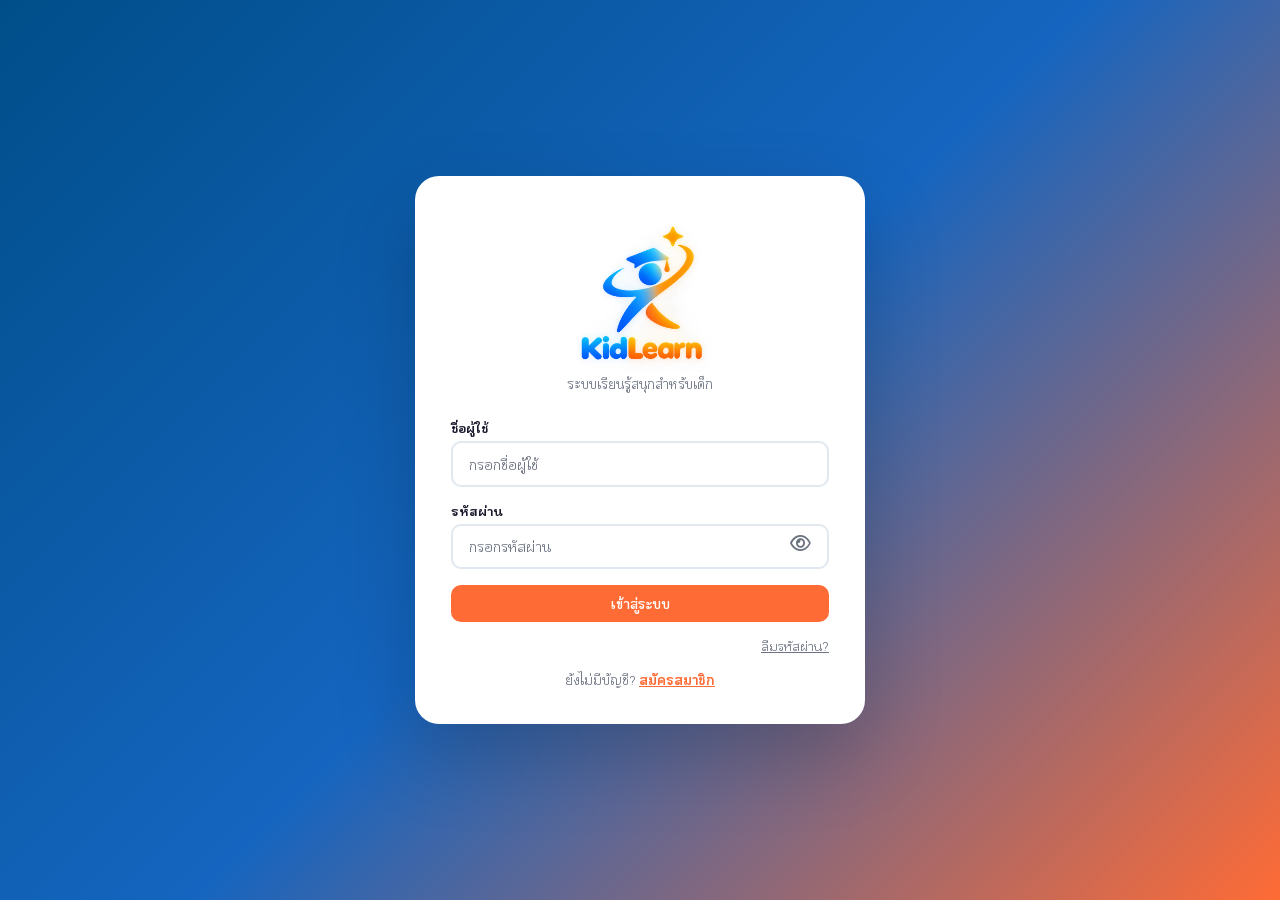
==== index.html @ aecbdc51 "เปลี่ยนปุ่มลบเป็นกากบาทสีแดง และเอาแผนรายสัปดาห์ออกจากแผงควบคุม - ปุ่มลบทุกจุดใช้คลาส btn-del (กากบา" ====
<!DOCTYPE html>
<html lang="th">
<head>
  <meta charset="UTF-8">
  <meta name="viewport" content="width=device-width, initial-scale=1.0">
  <title>KidLearn — เข้าสู่ระบบ</title>
  <link rel="preconnect" href="https://fonts.googleapis.com">
  <link rel="preconnect" href="https://fonts.gstatic.com" crossorigin>
  <link href="https://fonts.googleapis.com/css2?family=KoHo:ital,wght@0,200;0,300;0,400;0,500;0,600;0,700;1,200;1,300;1,400;1,500;1,600;1,700&display=swap" rel="stylesheet">
  <link rel="icon" href="images/logo.webp" type="image/webp">
  <link rel="stylesheet" href="style.css?v=5.22">
  <script src="js/theme.js?v=1.0"></script>
  <link rel="stylesheet" href="https://cdnjs.cloudflare.com/ajax/libs/font-awesome/6.5.0/css/all.min.css">
</head>
<body>

<div class="auth-bg">
  <div class="auth-card">
    <div class="auth-logo"><img src="images/logo.webp" alt="KidLearn"></div>
    <p class="auth-sub">ระบบเรียนรู้สนุกสำหรับเด็ก</p>

    <div id="login-err" class="al ae" style="display:none"></div>

    <div id="room-step" style="display:none">
      <p style="text-align:center;font-weight:700;margin-bottom:.75rem">เลือกห้องเรียนของคุณ</p>
      <div class="fg">
        <select id="lg-room" class="fc"></select>
        <div style="font-size:.72rem;color:var(--mu);margin-top:.25rem">เลือกได้ครั้งเดียว ถ้าต้องการเปลี่ยนห้องให้ติดต่อครูหรือเจ้าหน้าที่</div>
      </div>
      <button class="btn btn-p btn-fw" onclick="chooseRoom()">ยืนยันห้องเรียน</button>
    </div>

    <div id="login-form">
    <div class="fg">
      <label class="fl">ชื่อผู้ใช้</label>
      <input id="lu" type="text" class="fc" placeholder="กรอกชื่อผู้ใช้"
        onkeydown="if(event.key==='Enter')document.getElementById('lp').focus()">
    </div>
    <div class="fg" style="position:relative">
      <label class="fl">รหัสผ่าน</label>
      <input id="lp" type="password" class="fc" placeholder="กรอกรหัสผ่าน"
        style="padding-right:3rem"
        onkeydown="if(event.key==='Enter')doLogin()">
      <button type="button" onclick="togglePw('lp','eye-lp')"
        style="position:absolute;right:.85rem;bottom:.72rem;background:none;border:none;
               cursor:pointer;padding:.3rem;line-height:1;font-size:1.15rem;color:var(--mu);
               transition:color .2s" title="แสดง/ซ่อนรหัสผ่าน"
        onmouseover="this.style.color='var(--mu)'" onmouseout="this.style.color='var(--mu)'">
        <i id="eye-lp" class="fa-regular fa-eye"></i>
      </button>
    </div>

    <button class="btn btn-p btn-fw" style="margin-bottom:.75rem" onclick="doLogin()">เข้าสู่ระบบ</button>
    <div style="text-align:right;margin-bottom:1rem">
      <a onclick="showForgot()" style="font-size:.8rem;color:var(--mu);cursor:pointer;text-decoration:underline">ลืมรหัสผ่าน?</a>
    </div>

    <p style="text-align:center;font-size:.82rem;color:var(--mu)">
      ยังไม่มีบัญชี? <a href="register.html" style="color:var(--p);font-weight:700">สมัครสมาชิก</a>
    </p>
    </div>
  </div>
</div>

<script src="js/api.js?v=3.17"></script>
<script src="js/data.js?v=4.5"></script>
<script src="js/state.js?v=3.8"></script>
<script src="js/auth.js?v=3.11"></script>
<script>
  function togglePw(inputId, eyeId) {
    const inp = document.getElementById(inputId);
    const eye = document.getElementById(eyeId);
    if (inp.type === 'password') {
      inp.type = 'text';
      eye.classList.replace('fa-eye', 'fa-eye-slash');
    } else {
      inp.type = 'password';
      eye.classList.replace('fa-eye-slash', 'fa-eye');
    }
  }
  window.addEventListener('DOMContentLoaded', async () => {
    const ok = await sessionLoad();
    if (ok) window.location.replace('app.html');
  });
</script>

<!-- ── MODAL: ลืมรหัสผ่าน ── -->
<div class="overlay" id="forgot-overlay">
  <div class="modal" style="max-width:420px;width:100%">

    <!-- Step 1: กรอกอีเมล -->
    <div id="fg-step1">
      <div class="modal-t">ลืมรหัสผ่าน</div>
      <div class="fg">
        <label class="fl">อีเมลที่ลงทะเบียนไว้</label>
        <input id="fg-email" type="email" class="fc" placeholder="example@email.com"
          onkeydown="if(event.key==='Enter')doForgot()">
      </div>
      <div id="fg-msg" class="al ae" style="display:none"></div>
      <div class="modal-btns">
        <button class="btn btn-sm" onclick="hideForgot()">ยกเลิก</button>
        <button class="lp-btn-play" style="padding:.6rem 1.3rem;font-size:.88rem" onclick="doForgot()">ขอรหัส OTP</button>
      </div>
    </div>

    <!-- Step 2: กรอก OTP + รหัสใหม่ -->
    <div id="fg-step2" style="display:none">
      <div class="modal-t">รีเซ็ตรหัสผ่าน</div>
      <div style="background:#D1FAE5;border-radius:10px;padding:.75rem 1rem;margin-bottom:1rem;font-size:.85rem;color:#065F46">
        ส่งรหัส OTP แล้ว — <strong id="fg-otp-display"></strong><br>
        <span style="font-size:.78rem;color:#047857">(ระบบ demo แสดง OTP โดยตรง — production จะส่งอีเมล)</span>
      </div>
      <div class="fg">
        <label class="fl">รหัส OTP (6 หลัก)</label>
        <input id="fg-token" type="text" class="fc" placeholder="000000" maxlength="6"
          style="letter-spacing:.3rem;font-size:1.1rem;text-align:center">
      </div>
      <div class="fg">
        <label class="fl">รหัสผ่านใหม่</label>
        <div style="position:relative">
          <input id="fg-newpass" type="password" class="fc" placeholder="อย่างน้อย 6 ตัวอักษร" style="padding-right:3rem">
          <button type="button" onclick="togglePw('fg-newpass','fg-eye')"
            style="position:absolute;right:.85rem;top:50%;transform:translateY(-50%);background:none;border:none;cursor:pointer;color:var(--mu)">
            <i class="fa-regular fa-eye" id="fg-eye"></i>
          </button>
        </div>
      </div>
      <div id="fg-msg2" class="al ae" style="display:none"></div>
      <div class="modal-btns">
        <button class="btn btn-sm" onclick="document.getElementById('fg-step2').style.display='none';document.getElementById('fg-step1').style.display='block'">← กลับ</button>
        <button class="lp-btn-play" style="padding:.6rem 1.3rem;font-size:.88rem" onclick="doResetPass()">เปลี่ยนรหัสผ่าน</button>
      </div>
    </div>

  </div>
</div>

<script>
  function showForgot(){ document.getElementById('forgot-overlay').classList.add('show'); }
  function hideForgot(){ document.getElementById('forgot-overlay').classList.remove('show');
    document.getElementById('fg-step1').style.display='block';
    document.getElementById('fg-step2').style.display='none';
    document.getElementById('fg-email').value='';
    document.getElementById('fg-token').value='';
    document.getElementById('fg-newpass').value=''; }

  async function doForgot(){
    const email=document.getElementById('fg-email').value.trim();
    const msg=document.getElementById('fg-msg');
    if(!email){ showAl('fg-msg','กรุณากรอกอีเมล'); return; }
    const res=await apiForgotPassword({email}).catch(()=>({ok:false,error:'เชื่อมต่อไม่ได้'}));
    if(!res.ok){ showAlEl(msg,res.error||'เกิดข้อผิดพลาด'); return; }
    // แสดง OTP (demo mode)
    document.getElementById('fg-otp-display').textContent = res.otp ? `OTP: ${res.otp}` : '(ส่งอีเมลแล้ว)';
    document.getElementById('fg-step1').style.display='none';
    document.getElementById('fg-step2').style.display='block';
  }

  async function doResetPass(){
    const email=document.getElementById('fg-email').value.trim();
    const token=document.getElementById('fg-token').value.trim();
    const pass=document.getElementById('fg-newpass').value;
    const msg=document.getElementById('fg-msg2');
    if(!token||!pass){ showAlEl(msg,'กรุณากรอกให้ครบ'); return; }
    if(pass.length<6){ showAlEl(msg,'รหัสผ่านต้องมีอย่างน้อย 6 ตัวอักษร'); return; }
    const res=await apiResetPassword({email,token,new_password:pass}).catch(()=>({ok:false,error:'เชื่อมต่อไม่ได้'}));
    if(!res.ok){ showAlEl(msg,res.error||'เกิดข้อผิดพลาด'); return; }
    hideForgot();
    showAl('login-err','เปลี่ยนรหัสผ่านสำเร็จ กรุณาเข้าสู่ระบบใหม่');
    document.getElementById('login-err').style.background='#D1FAE5';
    document.getElementById('login-err').style.color='#065F46';
  }

  function showAlEl(el, msg){
    if(!el)return;
    el.textContent=msg; el.style.display='block';
    setTimeout(()=>el.style.display='none',4000);
  }
</script>
</body>
</html>
---- style.css ----
:root {
  --p: #FF6B35;
  --s: #004E89;
  --a: #FFD23F;
  --g: #2EC4B6;
  --pu: #9B5DE5;
  --bg: #F0F4FF;
  --cb: #FFF;
  --sf: #F1F5F9;
  --tint: #EEF2FF;
  --bd: #E2E8F0;
  --tx: #1A1A2E;
  --mu: #6B7280;
  --r: 16px;
  --sh: 0 8px 32px rgba(0, 0, 0, .09);
  --tr: 0.22s cubic-bezier(.4, 0, .2, 1);
  color-scheme: light
}

:root[data-theme="dark"] {
  --s: #3B82F6;
  --bg: #0F172A;
  --cb: #1E293B;
  --sf: #273449;
  --tint: #1E2A4A;
  --bd: #334155;
  --tx: #E2E8F0;
  --mu: #94A3B8;
  --sh: 0 8px 32px rgba(0, 0, 0, .4);
  color-scheme: dark
}

*,
*::before,
*::after {
  box-sizing: border-box;
  margin: 0;
  padding: 0
}

body {
  font-family: 'KoHo', sans-serif;
  background: var(--bg);
  color: var(--tx);
  min-height: 100vh;
  overflow-x: hidden
}

button,
input,
select,
textarea {
  font-family: inherit
}

/* LAYOUT */
.layout {
  display: grid;
  grid-template-columns: 240px 1fr;
  min-height: 100vh
}

/* SIDEBAR */
.sidebar {
  background: var(--cb);
  border-right: 1px solid var(--bd);
  padding: 1.25rem .9rem;
  display: flex;
  flex-direction: column;
  gap: .35rem;
  position: sticky;
  top: 0;
  height: 100vh;
  overflow-y: auto
}

.brand {
  font-size: 1.45rem;
  font-weight: 900;
  color: var(--p);
  text-decoration: none;
  display: flex;
  align-items: center;
  gap: .45rem;
  padding: 0 .3rem;
  margin-bottom: .9rem
}

.brand span {
  color: var(--s)
}

.brand-logo {
  width: 40px;
  height: 40px;
  border-radius: 10px;
  object-fit: contain
}

.m-header {
  display: none;
  background: var(--cb);
  border-bottom: 1px solid var(--bd);
  padding: .6rem 1rem;
  position: sticky;
  top: 0;
  z-index: 900
}

.m-header .brand {
  margin-bottom: 0;
  padding: 0
}

.avatar {
  width: 56px;
  height: 56px;
  border-radius: 50%;
  margin: 0 auto .6rem;
  display: flex;
  align-items: center;
  justify-content: center;
  font-size: 1.6rem;
  font-weight: 900;
  color: var(--s)
}

.avatar.student {
  background: var(--a)
}

.avatar.parent {
  background: #A5F3FC
}

.avatar.teacher {
  background: #BBF7D0
}

.sl {
  display: flex;
  align-items: center;
  gap: .65rem;
  padding: .65rem .9rem;
  border-radius: 12px;
  text-decoration: none;
  color: var(--mu);
  font-weight: 600;
  font-size: .85rem;
  transition: var(--tr);
  cursor: pointer;
  border: none;
  background: none;
  width: 100%;
  text-align: left
}

.sl:hover {
  background: #ffeeee;
  color: var(--s)
}

.sl.active {
  background: var(--s);
  color: #fff
}

.sl .ico {
  font-size: 1.1rem;
  min-width: 22px;
  text-align: center
}

.sl-out {
  background: #DC2626;
  margin-top: auto;
  color: #fff;
}

.sl-out:hover {
  background: #FEE2E2;
  color: #B91C1C
}

.rb {
  display: inline-block;
  padding: .18rem .6rem;
  border-radius: 99px;
  font-size: .7rem;
  font-weight: 700;
  margin-top: .3rem
}

.rb.student {
  background: rgba(255, 210, 63, .3);
  color: #92400E
}

.rb.parent {
  background: rgba(165, 243, 252, .4);
  color: #0E7490
}

.rb.teacher {
  background: rgba(187, 247, 208, .4);
  color: #065F46
}

[data-theme="dark"] .rb.student {
  color: #FCD34D
}

[data-theme="dark"] .rb.parent {
  color: #67E8F9
}

[data-theme="dark"] .rb.teacher {
  color: #6EE7B7
}

/* MAIN */
.main {
  padding: 1.75rem;
  overflow-y: auto
}

.pg-title {
  font-size: 1.35rem;
  font-weight: 700;
  margin-bottom: 1.4rem;
  display: flex;
  align-items: center;
  gap: .5rem
}

/* STATS */
.stats {
  display: grid;
  grid-template-columns: repeat(auto-fit, minmax(160px, 1fr));
  gap: 1rem;
  margin-bottom: 1.75rem
}

.stat {
  background: var(--cb);
  border-radius: var(--r);
  padding: 1.2rem;
  box-shadow: var(--sh);
  display: flex;
  align-items: center;
  gap: .9rem;
  border-left: 4px solid var(--p);
  animation: fu .4s ease both
}

.stat:nth-child(2) {
  border-color: var(--g)
}

.stat:nth-child(3) {
  border-color: var(--pu)
}

.stat:nth-child(4) {
  border-color: var(--a)
}

.si {
  font-size: 2rem
}

.sv {
  font-size: 1.8rem;
  font-weight: 900;
  line-height: 1
}

.sl2 {
  font-size: .73rem;
  color: var(--mu);
  margin-top: .12rem
}

.badge {
  display: inline-block;
  padding: .13rem .5rem;
  border-radius: 99px;
  font-size: .68rem;
  font-weight: 700
}

.be {
  background: #D1FAE5;
  color: #065F46
}

.bm {
  background: #FEF3C7;
  color: #92400E
}

.bh {
  background: #FEE2E2;
  color: #991B1B
}

/* BUTTONS */
.btn {
  display: inline-flex;
  align-items: center;
  justify-content: center;
  gap: .4rem;
  padding: .58rem 1.15rem;
  border-radius: 10px;
  font-family: 'KoHo', sans-serif;
  font-size: .86rem;
  font-weight: 600;
  cursor: pointer;
  border: none;
  transition: var(--tr);
  text-decoration: none;
  white-space: nowrap
}

.btn-p {
  background: var(--p);
  color: #fff
}

.btn-p:hover {
  background: #E55A28;
  transform: scale(1.02)
}

.btn-s {
  background: var(--s);
  color: #fff
}

.btn-s:hover {
  opacity: .85
}

.btn-g {
  background: var(--g);
  color: #fff
}

.btn-g:hover {
  opacity: .85
}

.btn-sm {
  padding: .35rem .8rem;
  font-size: .78rem
}

.btn:disabled {
  opacity: .45;
  cursor: not-allowed;
  transform: none
}

.btn-fw {
  width: 100%;
  margin-top: auto
}

/* TABLE */
.tw {
  background: var(--cb);
  border-radius: var(--r);
  box-shadow: var(--sh);
  overflow: hidden
}

table {
  width: 100%;
  border-collapse: collapse
}

thead {
  background: var(--s);
  color: #fff
}

th,
td {
  padding: .82rem 1rem;
  text-align: left;
  font-size: .83rem;
  border-bottom: 1px solid var(--sf)
}

tbody tr:hover {
  background: #F8FAFF
}

tbody tr:last-child td {
  border-bottom: none
}

/* AUTH */
.auth-bg {
  min-height: 100vh;
  display: flex;
  align-items: center;
  justify-content: center;
  background: linear-gradient(135deg, #004E89, #1565C0 50%, #FF6B35);
  padding: 1.5rem
}

.auth-card {
  background: var(--cb);
  border-radius: 24px;
  padding: 2.25rem;
  width: 100%;
  max-width: 450px;
  box-shadow: 0 32px 80px rgba(0, 0, 0, .2);
  animation: fu .45s ease
}

.auth-logo {
  font-size: 1.9rem;
  font-weight: 900;
  color: var(--s);
  text-align: center;
  margin-bottom: .2rem
}

.auth-logo span {
  color: var(--p)
}

.auth-logo img {
  width: 160px;
  height: 160px;
  object-fit: contain;
  display: block;
  margin: 0 auto
}

.auth-sub {
  text-align: center;
  color: var(--mu);
  font-size: .83rem;
  margin-bottom: 1.75rem
}

.fg {
  margin-bottom: 1rem
}

.fl {
  display: block;
  font-size: .8rem;
  font-weight: 700;
  margin-bottom: .32rem
}

.fc {
  width: 100%;
  padding: .7rem 1rem;
  border: 2px solid var(--bd);
  border-radius: 10px;
  font-family: 'KoHo', sans-serif;
  font-size: .88rem;
  color: var(--tx);
  transition: var(--tr);
  outline: none
}

.fc:focus {
  border-color: var(--s);
  box-shadow: 0 0 0 3px rgba(0, 78, 137, .1)
}

.fc::placeholder {
  color: var(--mu)
}

.al {
  padding: .75rem 1rem;
  border-radius: 10px;
  margin-bottom: .9rem;
  font-size: .83rem;
  font-weight: 600
}

.ae {
  background: #FEE2E2;
  color: #991B1B;
  border-left: 4px solid #EF4444
}

.ao {
  background: #D1FAE5;
  color: #065F46;
  border-left: 4px solid #10B981
}

/* ROLE SELECTOR */
.roles {
  display: grid;
  grid-template-columns: repeat(3, 1fr);
  gap: .65rem;
  margin-bottom: 1.1rem
}

.ro {
  border: 2px solid var(--bd);
  border-radius: 14px;
  padding: .9rem .65rem;
  cursor: pointer;
  text-align: center;
  transition: var(--tr);
  background: var(--sf)
}

.ro:hover {
  border-color: var(--s);
  background: var(--tint)
}

.ro.sel {
  border-color: var(--s);
  background: var(--tint)
}

.ro-ico {
  font-size: 1.85rem;
  margin-bottom: .35rem
}

.ro-nm {
  font-size: .78rem;
  font-weight: 700
}

.ro-ds {
  font-size: .67rem;
  color: var(--mu);
  margin-top: .15rem
}

.ro.sel .ro-nm {
  color: var(--s)
}

/* PARENT SCORE VIEW */
.child-selector {
  display: flex;
  gap: .75rem;
  flex-wrap: wrap;
  margin-bottom: 1.5rem
}

.child-btn {
  padding: .6rem 1.2rem;
  border-radius: 99px;
  border: 2px solid var(--bd);
  background: var(--cb);
  font-family: 'KoHo', sans-serif;
  font-size: .88rem;
  font-weight: 700;
  cursor: pointer;
  transition: var(--tr);
  color: var(--tx)
}

.child-btn:hover {
  border-color: var(--s);
  color: var(--s)
}

.child-btn.active {
  background: var(--s);
  color: #fff;
  border-color: var(--s)
}

/* TEACHER */
.ts {
  background: var(--cb);
  border-radius: var(--r);
  padding: 1.4rem;
  box-shadow: var(--sh);
  margin-bottom: 1.4rem
}

.btn-del {
  flex-shrink: 0;
  width: 1.75rem;
  height: 1.75rem;
  display: inline-flex;
  align-items: center;
  justify-content: center;
  border: 0;
  border-radius: 50%;
  background: #FEE2E2;
  color: #DC2626;
  font-size: .9rem;
  cursor: pointer;
  transition: var(--tr)
}

.btn-del:hover:not(:disabled) {
  background: #DC2626;
  color: #fff
}

.btn-del:disabled {
  opacity: .35;
  cursor: default
}

.att-dot {
  display: inline-block;
  width: .55rem;
  height: .55rem;
  border-radius: 50%;
  background: #EF4444;
  margin-right: .35rem;
  vertical-align: middle
}

.pf-grid {
  display: grid;
  grid-template-columns: 1fr 1fr;
  gap: 1.25rem;
  max-width: 820px
}

.theme-opts {
  display: grid;
  grid-template-columns: repeat(3, minmax(0, 1fr));
  gap: .75rem
}

.theme-opt {
  display: flex;
  flex-direction: column;
  gap: .5rem;
  padding: .6rem;
  border: 2px solid var(--bd);
  border-radius: 12px;
  background: var(--cb);
  color: var(--tx);
  font: inherit;
  font-weight: 600;
  cursor: pointer;
  text-align: left
}

.theme-opt.on {
  border-color: var(--s)
}

.theme-pv {
  height: 56px;
  border-radius: 8px;
  border: 1px solid var(--bd)
}

.theme-pv.light {
  background: #F0F4FF
}

.theme-pv.dark {
  background: #0F172A
}

.theme-pv.auto {
  background: linear-gradient(90deg, #F0F4FF 50%, #0F172A 50%)
}

@media(max-width:640px) {
  .pf-grid {
    grid-template-columns: 1fr
  }
}

.hu-head {
  display: flex;
  align-items: center;
  gap: 1rem;
  flex-wrap: wrap;
  margin-bottom: 1rem
}

.hu-av {
  margin: 0;
  flex-shrink: 0
}

.hu-name {
  font-size: 1.15rem;
  font-weight: 700;
  margin-bottom: .25rem
}

.hu-edit {
  margin-left: auto
}

.hu-row {
  display: flex;
  gap: 1rem;
  padding: .6rem 0;
  border-top: 1px solid var(--sf);
  font-size: .88rem
}

.hu-label {
  width: 9rem;
  flex-shrink: 0;
  color: var(--mu)
}

.hu-value {
  min-width: 0;
  overflow-wrap: anywhere
}

@media(max-width:480px) {
  .hu-row {
    flex-direction: column;
    gap: .2rem
  }
}

.ts h3 {
  font-size: .95rem;
  font-weight: 700;
  margin-bottom: .9rem;
  color: var(--s)
}

.sr {
  display: flex;
  align-items: center;
  gap: .9rem;
  padding: .7rem 0;
  border-bottom: 1px solid var(--sf)
}

.sr:last-child {
  border: none
}

.sa {
  width: 36px;
  height: 36px;
  border-radius: 50%;
  background: var(--a);
  display: flex;
  align-items: center;
  justify-content: center;
  font-weight: 900;
  font-size: .9rem;
  color: var(--s);
  flex-shrink: 0
}

.sn2 {
  font-weight: 600;
  font-size: .88rem
}

.si3 {
  font-size: .73rem;
  color: var(--mu)
}

.mp {
  width: 75px;
  height: 5px;
  background: var(--bd);
  border-radius: 99px;
  overflow: hidden;
  margin-top: .22rem
}

.mf {
  height: 100%;
  background: var(--p);
  border-radius: 99px
}

/* RECOMMENDATIONS */
.rec-tabs {
  display: flex;
  gap: .5rem;
  margin-bottom: 1.4rem;
  border-bottom: 2px solid var(--bd);
  padding-bottom: 0;
  overflow-x: auto
}

.rec-tab {
  white-space: nowrap;
  padding: .6rem 1.2rem;
  border: none;
  background: none;
  font-family: 'KoHo', sans-serif;
  font-size: .88rem;
  font-weight: 700;
  color: var(--mu);
  cursor: pointer;
  border-bottom: 3px solid transparent;
  margin-bottom: -2px;
  transition: var(--tr)
}

.rec-tab:hover {
  color: var(--s)
}

.rec-tab.active {
  color: var(--s);
  border-bottom-color: var(--s)
}

.rec-panel {
  display: none
}

.rec-panel.active {
  display: block
}

/* analysis cards */
.ana-grid {
  display: grid;
  grid-template-columns: repeat(auto-fill, minmax(260px, 1fr));
  gap: 1rem;
  margin-bottom: 1.5rem
}

.ana-card {
  background: var(--cb);
  border-radius: var(--r);
  padding: 1.2rem;
  box-shadow: var(--sh);
  border-top: 4px solid #ccc;
  animation: fu .4s ease both;
  position: relative;
  overflow: hidden
}

.ana-card::after {
  content: '';
  position: absolute;
  bottom: 0;
  right: 0;
  width: 80px;
  height: 80px;
  border-radius: 50%;
  opacity: .08;
  transform: translate(25px, 25px)
}

.ana-card.good {
  border-color: #10B981
}

.ana-card.good::after {
  background: #10B981
}

.ana-card.mid {
  border-color: #F59E0B
}

.ana-card.mid::after {
  background: #F59E0B
}

.ana-card.low {
  border-color: #EF4444
}

.ana-card.low::after {
  background: #EF4444
}

.ana-card.na {
  border-color: var(--mu)
}

.ana-card.na::after {
  background: var(--mu)
}

.ac-top {
  display: flex;
  justify-content: space-between;
  align-items: flex-start;
  margin-bottom: .75rem
}

.ac-subj {
  font-size: .95rem;
  font-weight: 700
}

.ac-badge {
  padding: .22rem .7rem;
  border-radius: 99px;
  font-size: .72rem;
  font-weight: 700
}

.ac-badge.good {
  background: #D1FAE5;
  color: #065F46
}

.ac-badge.mid {
  background: #FEF3C7;
  color: #92400E
}

.ac-badge.low {
  background: #FEE2E2;
  color: #991B1B
}

.ac-badge.na {
  background: var(--sf);
  color: var(--mu)
}

.ac-score {
  font-size: 2rem;
  font-weight: 900;
  line-height: 1;
  margin-bottom: .2rem
}

.ac-sub {
  font-size: .75rem;
  color: var(--mu)
}

.ac-bar {
  height: 6px;
  background: var(--bd);
  border-radius: 99px;
  margin: .75rem 0 .5rem;
  overflow: hidden
}

.ac-fill {
  height: 100%;
  border-radius: 99px;
  transition: width 1s ease
}

.ac-trend {
  font-size: .75rem;
  display: flex;
  align-items: center;
  gap: .3rem
}

/* activity cards */
.act-list {
  display: flex;
  flex-direction: column;
  gap: .85rem
}

.act-card {
  background: var(--cb);
  border-radius: var(--r);
  padding: 1.1rem 1.3rem;
  box-shadow: var(--sh);
  display: flex;
  gap: 1rem;
  align-items: flex-start;
  animation: fu .4s ease both;
  border-left: 5px solid var(--p);
  transition: var(--tr)
}

.act-card:hover {
  transform: translateX(4px)
}

.act-card.math {
  border-color: #FF9800
}

.act-card.sci {
  border-color: #9C27B0
}

.act-card.thai {
  border-color: #4CAF50
}

.act-card.eng {
  border-color: #2196F3
}

.act-card.hist {
  border-color: #795548
}

.act-card.health {
  border-color: #E91E63
}

.act-card.gen {
  border-color: var(--g)
}

.act-ico {
  font-size: 1.8rem;
  flex-shrink: 0;
  margin-top: .1rem
}

.act-body {
  flex: 1
}

.act-title {
  font-weight: 700;
  font-size: .92rem;
  margin-bottom: .25rem
}

.act-desc {
  font-size: .8rem;
  color: var(--mu);
  line-height: 1.6
}

.act-tags {
  display: flex;
  gap: .4rem;
  flex-wrap: wrap;
  margin-top: .55rem
}

.act-tag {
  padding: .15rem .55rem;
  border-radius: 99px;
  font-size: .68rem;
  font-weight: 700;
  background: var(--tint);
  color: var(--s)
}

/* notifications */
.notif-list {
  display: flex;
  flex-direction: column;
  gap: .75rem
}

.notif {
  background: var(--cb);
  border-radius: 12px;
  padding: 1rem 1.2rem;
  box-shadow: var(--sh);
  display: flex;
  gap: .9rem;
  align-items: flex-start;
  animation: fu .35s ease both;
  position: relative
}

.notif.unread {
  border-left: 4px solid var(--p)
}

.notif.read {
  border-left: 4px solid var(--bd);
  opacity: .75
}

.notif-dot {
  width: 8px;
  height: 8px;
  border-radius: 50%;
  background: var(--p);
  flex-shrink: 0;
  margin-top: .4rem
}

.notif.read .notif-dot {
  background: var(--bd)
}

.notif-ico {
  font-size: 1.4rem;
  flex-shrink: 0
}

.notif-body {
  flex: 1
}

.notif-title {
  font-weight: 700;
  font-size: .88rem;
  margin-bottom: .2rem
}

.notif-msg {
  font-size: .78rem;
  color: var(--mu);
  line-height: 1.6
}

.notif-time {
  font-size: .7rem;
  color: var(--mu);
  margin-top: .35rem
}

.notif-mark {
  position: absolute;
  top: .75rem;
  right: .9rem;
  font-size: .7rem;
  color: var(--s);
  cursor: pointer;
  font-weight: 700;
  text-decoration: underline
}

.notif-badge {
  display: inline-flex;
  align-items: center;
  justify-content: center;
  width: 20px;
  height: 20px;
  border-radius: 50%;
  background: var(--p);
  color: #fff;
  font-size: .65rem;
  font-weight: 900;
  margin-left: .4rem
}

/* MODAL */
.overlay {
  position: fixed;
  inset: 0;
  background: rgba(0, 0, 0, .45);
  z-index: 1000;
  display: none;
  align-items: center;
  justify-content: center;
  padding: 1rem
}

.overlay.show {
  display: flex
}

.modal {
  background: var(--cb);
  border-radius: 20px;
  padding: 1.75rem;
  max-width: 400px;
  width: 100%;
  box-shadow: 0 24px 64px rgba(0, 0, 0, .2);
  animation: pop .3s ease
}

.modal-t {
  font-size: 1.15rem;
  font-weight: 700;
  margin-bottom: 1.1rem;
  display: flex;
  align-items: center;
  gap: .5rem
}

/* ANIM */
@keyframes fu {
  from {
    opacity: 0;
    transform: translateY(18px)
  }

  to {
    opacity: 1;
    transform: translateY(0)
  }
}

@keyframes pop {
  0% {
    transform: scale(.5);
    opacity: 0
  }

  80% {
    transform: scale(1.05)
  }

  100% {
    transform: scale(1);
    opacity: 1
  }
}

/* ══════════════════════════════════════════════════════
   BOTTOM NAV BAR
   ══════════════════════════════════════════════════════ */
.bottom-nav {
  display: none;
  position: fixed;
  bottom: 0;
  left: 0;
  right: 0;
  background: var(--cb);
  border-top: 1px solid var(--bd);
  z-index: 900;
  padding: .3rem 0 env(safe-area-inset-bottom, .3rem);
  justify-content: space-around;
  align-items: stretch;
  box-shadow: 0 -4px 20px rgba(0, 0, 0, .08)
}

.bn-item {
  display: flex;
  flex-direction: column;
  align-items: center;
  justify-content: center;
  gap: .18rem;
  flex: 1;
  background: none;
  border: none;
  cursor: pointer;
  font-family: 'KoHo', sans-serif;
  font-size: .6rem;
  font-weight: 700;
  color: var(--mu);
  padding: .45rem .2rem;
  transition: color .18s;
  min-width: 0
}

.bn-item i {
  font-size: 1.2rem;
  line-height: 1;
  transition: transform .18s
}

.bn-item:hover {
  color: var(--s)
}

.bn-item.active {
  color: var(--s)
}

.bn-item.active i {
  transform: scale(1.15)
}

/* ══════════════════════════════════════════════════════
   RESPONSIVE BREAKPOINTS
   ══════════════════════════════════════════════════════ */
@media(max-width:900px) {
  .layout {
    grid-template-columns: 1fr
  }

  .sidebar {
    display: none
  }

  .m-header {
    display: block
  }

  .bottom-nav {
    display: flex
  }

  .main {
    padding-bottom: 5rem
  }
}

@media(max-width:768px) {
  .main {
    padding: 1rem 1rem 5rem
  }

  /* Layout */
  .stats {
    grid-template-columns: 1fr 1fr
  }



  /* Table scroll */
  .tw {
    overflow-x: auto
  }

  table {
    min-width: 480px
  }

  /* Auth */
  .auth-card {
    padding: 1.75rem 1.25rem
  }

  /* Teacher */
  .ts {
    padding: 1rem
  }
}

@media(max-width:480px) {
  .stats {
    grid-template-columns: 1fr
  }

  .pg-title {
    font-size: 1.1rem
  }

  .roles {
    grid-template-columns: repeat(3, 1fr)
  }

  .modal {
    padding: 1.25rem
  }

  .child-selector {
    gap: .5rem
  }

  .child-btn {
    padding: .5rem .9rem;
    font-size: .82rem
  }

  .ana-grid {
    grid-template-columns: 1fr
  }

  /* Bottom nav: แสดงชื่อสั้นกว่า */
  .bn-item {
    font-size: .55rem
  }

  .bn-item i {
    font-size: 1.1rem
  }
}

.lp-btn-play {
  flex: 1;
  min-width: 0;
  padding: .85rem 1.2rem;
  border: none;
  border-radius: 12px;
  cursor: pointer;
  font-family: 'KoHo', sans-serif;
  font-size: .95rem;
  font-weight: 700;
  background: #F59E0B;
  color: #fff;
  box-shadow: 0 4px 14px rgba(245, 158, 11, .35);
  transition: all .18s;
  display: flex;
  align-items: center;
  justify-content: center;
  gap: .45rem
}

.lp-btn-play:hover {
  background: #D97706;
  transform: translateY(-2px);
  box-shadow: 0 7px 20px rgba(245, 158, 11, .45)
}

/* GAME QUESTIONS (game_types.js) */
.gq-text {
  font-size: 1.15rem;
  font-weight: 700;
  line-height: 1.5;
  margin-bottom: 1.1rem;
  overflow-wrap: anywhere
}

.gq-choices {
  display: grid;
  grid-template-columns: 1fr 1fr;
  gap: .75rem
}

.gq-choice {
  display: flex;
  align-items: center;
  gap: .7rem;
  min-height: 56px;
  padding: .8rem 1rem;
  border: 3px solid var(--bd);
  border-radius: 16px;
  background: var(--cb);
  font-family: 'KoHo', sans-serif;
  font-size: 1rem;
  font-weight: 600;
  color: var(--tx);
  text-align: left;
  cursor: pointer;
  transition: var(--tr)
}

.gq-choice:hover:not(:disabled) {
  border-color: var(--s);
  background: var(--tint);
  transform: translateY(-2px)
}

.gq-letter {
  flex: none;
  width: 32px;
  height: 32px;
  display: grid;
  place-items: center;
  border-radius: 50%;
  background: var(--tint);
  color: var(--s);
  font-weight: 800
}

.gq-tf {
  display: grid;
  grid-template-columns: 1fr 1fr;
  gap: 1rem
}

.gq-tf-btn {
  display: flex;
  flex-direction: column;
  align-items: center;
  gap: .3rem;
  padding: 1.4rem 1rem;
  border: 3px solid var(--bd);
  border-radius: 18px;
  background: var(--cb);
  font-family: 'KoHo', sans-serif;
  font-size: 1.15rem;
  font-weight: 800;
  color: var(--tx);
  cursor: pointer;
  transition: var(--tr)
}

.gq-tf-btn span {
  font-size: 2rem
}

.gq-tf-btn.t:hover:not(:disabled) {
  border-color: #10B981;
  background: #ECFDF5;
  transform: translateY(-2px)
}

.gq-tf-btn.f:hover:not(:disabled) {
  border-color: #EF4444;
  background: #FEF2F2;
  transform: translateY(-2px)
}

.gq-choice:disabled,
.gq-tf-btn:disabled {
  cursor: default
}

.gq-choice.ok,
.gq-tf-btn.ok {
  border-color: #10B981;
  background: #D1FAE5;
  color: #065F46
}

.gq-choice.no,
.gq-tf-btn.no {
  border-color: #EF4444;
  background: #FEE2E2;
  color: #991B1B
}

/* GAME EDITOR FIELDS */
.ge-choices {
  display: grid;
  grid-template-columns: 1fr 1fr;
  gap: .6rem;
  margin-bottom: 1rem
}

.ge-choice {
  display: flex;
  align-items: center;
  gap: .5rem;
  font-size: .88rem;
  font-weight: 600
}

.ge-choice input[type=radio] {
  flex: none;
  width: 20px;
  height: 20px;
  accent-color: #10B981
}

.ge-tf {
  display: flex;
  gap: 1.5rem;
  margin-bottom: 1rem
}

@media(max-width:480px) {

  .gq-choices,
  .ge-choices {
    grid-template-columns: 1fr
  }
}

/* GAME PLAYER (game_player.js) */
.gp-overlay {
  position: fixed;
  inset: 0;
  z-index: 1100;
  background: var(--bg);
  overflow-y: auto;
  padding: 1rem
}

.gp {
  max-width: 760px;
  margin: 0 auto
}

.gp [hidden] {
  display: none
}

.gp-top {
  display: flex;
  align-items: center;
  gap: .75rem;
  margin-bottom: .6rem
}

.gp-title {
  flex: 1;
  min-width: 0;
  font-size: 1.1rem;
  font-weight: 800;
  overflow-wrap: anywhere
}

.gp-timer {
  flex: none;
  padding: .35rem .75rem;
  border-radius: 99px;
  background: var(--s);
  color: #fff;
  font-weight: 700;
  font-variant-numeric: tabular-nums
}

.gp-timer.warn {
  background: #DC2626
}

.gp-close {
  flex: none;
  width: 40px;
  height: 40px;
  border: none;
  border-radius: 50%;
  background: var(--cb);
  box-shadow: var(--sh);
  font-size: 1.1rem;
  cursor: pointer
}

.gp-progress {
  height: 8px;
  background: var(--bd);
  border-radius: 99px;
  overflow: hidden;
  margin-bottom: 1rem
}

.gp-bar {
  height: 100%;
  width: 0;
  background: linear-gradient(90deg, var(--g), #96c85c);
  transition: width .3s ease
}

.gp-body {
  background: var(--cb);
  border-radius: var(--r);
  box-shadow: var(--sh);
  padding: 1.25rem
}

.gp-count {
  font-size: .8rem;
  font-weight: 700;
  color: var(--mu);
  margin-bottom: .5rem
}

.gp-feedback {
  margin-top: 1rem;
  padding: .6rem .9rem;
  border-radius: 12px;
  font-weight: 700
}

.gp-feedback.ok {
  background: #D1FAE5;
  color: #065F46
}

.gp-feedback.no {
  background: #FEF3C7;
  color: #92400E
}

.gp-next {
  margin-top: 1rem;
  width: 100%;
  min-height: 48px;
  font-size: 1rem
}

.gp-result {
  text-align: center;
  padding: 1rem 0
}

.gp-timeup {
  font-weight: 800;
  color: #DC2626;
  margin-bottom: .5rem
}

.gp-score {
  font-size: 3.5rem;
  font-weight: 900;
  color: var(--s);
  line-height: 1
}

.gp-msg {
  color: var(--mu);
  margin-bottom: 1.2rem
}

.gp-actions {
  display: flex;
  gap: .6rem;
  justify-content: center;
  flex-wrap: wrap
}

/* GAME BUILDER (game_builder.js) */
.gb-head {
  display: flex;
  justify-content: space-between;
  align-items: center;
  gap: .6rem;
  flex-wrap: wrap;
  margin-bottom: 1rem
}

.gb-filters {
  display: flex;
  gap: .5rem;
  flex-wrap: wrap;
  margin-bottom: .8rem
}

.gb-filters .fc {
  width: auto;
  min-width: 150px
}

.gb-card {
  display: flex;
  align-items: center;
  gap: .9rem;
  padding: .85rem 0;
  border-bottom: 1px solid var(--sf)
}

.gb-card:last-child {
  border-bottom: none
}

.gb-card-ico {
  flex: none;
  width: 48px;
  height: 48px;
  display: grid;
  place-items: center;
  border-radius: 14px;
  background: var(--tint);
  font-size: 1.5rem
}

.gb-card-body {
  flex: 1;
  min-width: 0
}

.gb-card-name {
  font-weight: 700;
  overflow-wrap: anywhere
}

.gb-card-meta {
  font-size: .78rem;
  color: var(--mu);
  margin-top: .2rem
}

.gb-card-actions {
  display: flex;
  gap: .35rem;
  flex-wrap: wrap;
  justify-content: flex-end
}

.gb-empty {
  color: var(--mu);
  text-align: center;
  padding: 1.5rem
}

.gb-types {
  display: grid;
  grid-template-columns: repeat(auto-fill, minmax(200px, 1fr));
  gap: .75rem
}

.gb-type {
  display: flex;
  flex-direction: column;
  align-items: flex-start;
  gap: .3rem;
  padding: 1rem;
  border: 2px solid var(--bd);
  border-radius: 16px;
  background: var(--cb);
  font-family: 'KoHo', sans-serif;
  text-align: left;
  cursor: pointer;
  transition: var(--tr)
}

.gb-type:hover {
  border-color: var(--s);
  background: var(--tint);
  transform: translateY(-2px)
}

.gb-type-ico {
  font-size: 2rem
}

.gb-type-name {
  font-weight: 800;
  font-size: .95rem;
  color: var(--tx)
}

.gb-type-desc {
  font-size: .75rem;
  color: var(--mu)
}

.gb-row {
  display: grid;
  grid-template-columns: 2fr 1fr 1fr;
  gap: .75rem
}

.gb-rooms {
  display: flex;
  gap: .4rem;
  flex-wrap: wrap
}

.gb-rooms .child-btn {
  cursor: pointer
}

.gb-q {
  border: 2px solid var(--bd);
  border-radius: 14px;
  padding: 1rem;
  margin-bottom: .8rem
}

.gb-q-head {
  display: flex;
  justify-content: space-between;
  align-items: center;
  margin-bottom: .6rem
}

.gb-q-img {
  display: flex;
  flex-wrap: wrap;
  align-items: center;
  gap: .6rem;
  margin-bottom: .6rem
}

.gb-q-img figure {
  position: relative;
  margin: 0
}

.gb-q-img img {
  display: block;
  width: 110px;
  height: 110px;
  object-fit: cover;
  border-radius: 10px
}

.gb-q-img figure button {
  position: absolute;
  top: 4px;
  right: 4px
}

.gb-q-img label {
  cursor: pointer
}

.gp-imgs {
  display: flex;
  flex-wrap: wrap;
  justify-content: center;
  gap: .6rem;
  margin-bottom: .8rem
}

.gp-imgs img {
  max-width: 100%;
  max-height: 220px;
  border-radius: 12px
}

.gp-imgs img:not(:only-child) {
  max-width: calc(50% - .3rem)
}

.gb-actions {
  display: flex;
  gap: .5rem;
  justify-content: flex-end;
  flex-wrap: wrap;
  margin-top: 1.2rem
}

@media(max-width:768px) {
  .gb-row {
    grid-template-columns: 1fr
  }

  .gb-card {
    flex-wrap: wrap
  }

  .gb-card-actions {
    width: 100%;
    justify-content: flex-start
  }
}

/* STUDENT GAMES (home.js) */
.sg-subject {
  font-weight: 700;
  margin: .9rem 0 .5rem
}

.sg-grid {
  display: grid;
  grid-template-columns: repeat(auto-fill, minmax(240px, 1fr));
  gap: .7rem
}

.sg-card {
  display: flex;
  align-items: center;
  gap: .8rem;
  padding: .9rem;
  border: 2px solid var(--bd);
  border-radius: 16px;
  background: var(--cb);
  font-family: 'KoHo', sans-serif;
  text-align: left;
  color: var(--tx);
  cursor: pointer;
  transition: var(--tr)
}

.sg-card:hover {
  border-color: var(--p);
  transform: translateY(-2px);
  box-shadow: var(--sh)
}

.sg-ico {
  flex: none;
  width: 48px;
  height: 48px;
  display: grid;
  place-items: center;
  border-radius: 14px;
  background: #FFF3E0;
  font-size: 1.5rem
}

.sg-body {
  flex: 1;
  min-width: 0;
  display: flex;
  flex-direction: column;
  gap: .15rem
}

.sg-name {
  font-weight: 800;
  overflow-wrap: anywhere
}

.sg-meta {
  font-size: .75rem;
  color: var(--mu)
}

.sg-play {
  flex: none;
  padding: .4rem .75rem;
  border-radius: 99px;
  background: var(--p);
  color: #fff;
  font-weight: 700;
  font-size: .8rem
}

.gp-saved {
  margin-top: .5rem;
  font-size: .82rem;
  color: #065F46
}

.gp-saved.err {
  color: #B91C1C
}

/* PAIRS / LINES / SEQUENCE (game_types.js) */
.gq-pairs {
  position: relative;
  display: grid;
  grid-template-columns: 1fr 1fr;
  gap: .6rem 1rem;
  margin-bottom: 1rem
}

.gq-pairs.lines {
  column-gap: clamp(2.5rem, 12vw, 6rem)
}

.gq-lines {
  position: absolute;
  inset: 0;
  pointer-events: none;
  overflow: visible
}

.gq-col {
  display: flex;
  flex-direction: column;
  gap: .6rem
}

.gq-item {
  position: relative;
  min-height: 52px;
  padding: .6rem .8rem;
  border: 3px solid var(--bd);
  border-radius: 14px;
  background: var(--cb);
  font-family: 'KoHo', sans-serif;
  font-size: .95rem;
  font-weight: 600;
  color: var(--tx);
  cursor: pointer;
  transition: border-color .15s, background .15s;
  overflow-wrap: anywhere
}

.gq-pairs.lines .gq-item[data-side="L"] {
  touch-action: none
}

.gq-item:hover:not(:disabled) {
  border-color: var(--s)
}

.gq-item.sel {
  border-color: var(--s);
  background: var(--tint);
  box-shadow: 0 0 0 3px rgba(0, 78, 137, .15)
}

.gq-item.paired {
  border-color: var(--pair)
}

.gq-pairs:not(.lines) .gq-item.paired::after {
  content: attr(data-n);
  position: absolute;
  top: -10px;
  right: -10px;
  width: 24px;
  height: 24px;
  display: grid;
  place-items: center;
  border-radius: 50%;
  background: var(--pair);
  color: #fff;
  font-size: .75rem;
  font-weight: 800
}

.gq-pairs.lines .gq-item[data-side="L"]::after,
.gq-pairs.lines .gq-item[data-side="R"]::before {
  content: "";
  position: absolute;
  top: 50%;
  width: 12px;
  height: 12px;
  margin-top: -6px;
  border-radius: 50%;
  background: var(--pair, var(--bd))
}

.gq-pairs.lines .gq-item[data-side="L"]::after {
  right: -8px
}

.gq-pairs.lines .gq-item[data-side="R"]::before {
  left: -8px
}

.gq-item:disabled {
  cursor: default
}

.gq-item.ok {
  border-color: #10B981;
  background: #ECFDF5
}

.gq-item.no {
  border-color: #EF4444;
  background: #FEF2F2
}

.gq-check {
  width: 100%;
  min-height: 48px
}

.gq-check:disabled {
  opacity: .5;
  cursor: default;
  transform: none
}

.gq-seq {
  list-style: none;
  display: flex;
  flex-direction: column;
  gap: .5rem;
  margin-bottom: 1rem
}

.gq-seq-row {
  display: flex;
  align-items: center;
  gap: .6rem;
  padding: .5rem .6rem;
  border: 3px solid var(--bd);
  border-radius: 14px;
  background: var(--cb)
}

.gq-seq-row.ok {
  border-color: #10B981;
  background: #ECFDF5
}

.gq-seq-row.no {
  border-color: #EF4444;
  background: #FEF2F2
}

.gq-seq-n {
  flex: none;
  width: 30px;
  height: 30px;
  display: grid;
  place-items: center;
  border-radius: 50%;
  background: var(--tint);
  color: var(--s);
  font-weight: 800
}

.gq-seq-text {
  flex: 1;
  min-width: 0;
  font-weight: 600;
  overflow-wrap: anywhere
}

.gq-seq-hint {
  display: block;
  font-size: .75rem;
  font-weight: 700;
  color: #B91C1C
}

.gq-seq-move {
  flex: none;
  width: 44px;
  height: 44px;
  border: 2px solid var(--bd);
  border-radius: 12px;
  background: var(--cb);
  font-size: 1rem;
  cursor: pointer
}

.gq-seq-move:hover:not(:disabled) {
  border-color: var(--s);
  background: var(--tint)
}

.gq-seq-move:disabled {
  opacity: .35;
  cursor: default
}

/* EDITOR ROWS */
.ge-rows {
  display: flex;
  flex-direction: column;
  gap: .5rem;
  margin-bottom: .5rem;
  counter-reset: ge-seq
}

.ge-row {
  display: flex;
  align-items: center;
  gap: .5rem
}

.ge-row .fc {
  flex: 1;
  min-width: 0
}

.ge-seq::before {
  counter-increment: ge-seq;
  content: counter(ge-seq);
  flex: none;
  width: 28px;
  height: 28px;
  display: grid;
  place-items: center;
  border-radius: 50%;
  background: var(--tint);
  color: var(--s);
  font-weight: 800;
  font-size: .85rem
}

.ge-add {
  margin-bottom: 1rem
}

.ge-add[hidden] {
  display: none
}
/* FRACTIONS (_gtRich in game_types.js) */
.frac-mixed{display:inline-flex;align-items:center;gap:.08em;vertical-align:middle;margin:.15em .15em}
.frac{display:inline-flex;flex-direction:column;align-items:center;font-size:.95em;line-height:1.1}
.frac-whole{font-size:1.3em;line-height:1}
.frac-num{padding:0 .25em;border-bottom:.1em solid currentColor}
.frac-den{padding:0 .25em}
.ge-hint{font-size:.75rem;color:var(--mu);margin:-.5rem 0 1rem}

.lesson-read h2 {
  margin: 0 0 .8rem
}

.lesson-body {
  white-space: pre-wrap;
  line-height: 1.7
}

.lesson-img {
  display: block;
  max-width: 100%;
  max-height: 60vh;
  margin: .5rem auto;
  border-radius: 12px
}
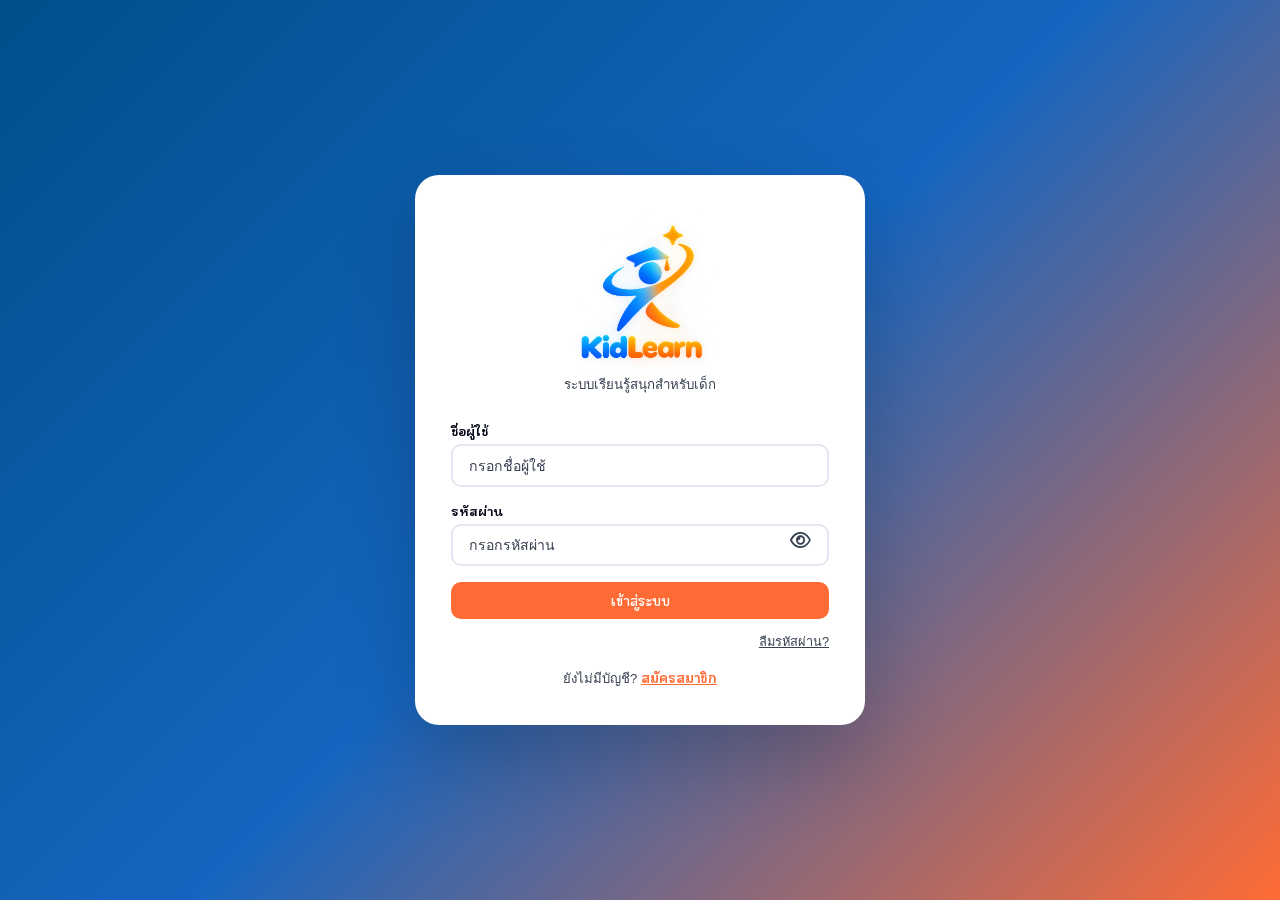
==== commit 89c80674: "ทำตัวอักษรให้หนาและเข้มขึ้น - น้ำหนักฟอนต์พื้นฐาน 500 รวมช่องกรอกและปุ่ม - สีข้อความหลัก #020617 สีเ" ====
--- a/index.html
+++ b/index.html
@@ -8,8 +8,8 @@
   <link rel="preconnect" href="https://fonts.gstatic.com" crossorigin>
   <link href="https://fonts.googleapis.com/css2?family=KoHo:ital,wght@0,200;0,300;0,400;0,500;0,600;0,700;1,200;1,300;1,400;1,500;1,600;1,700&display=swap" rel="stylesheet">
   <link rel="icon" href="images/logo.webp" type="image/webp">
-  <link rel="stylesheet" href="style.css?v=5.22">
-  <script src="js/theme.js?v=1.0"></script>
+  <link rel="stylesheet" href="style.css?v=5.27">
+  <script src="js/theme.js?v=1.3"></script>
   <link rel="stylesheet" href="https://cdnjs.cloudflare.com/ajax/libs/font-awesome/6.5.0/css/all.min.css">
 </head>
 <body>
@@ -62,8 +62,8 @@
   </div>
 </div>
 
-<script src="js/api.js?v=3.17"></script>
-<script src="js/data.js?v=4.5"></script>
+<script src="js/api.js?v=3.18"></script>
+<script src="js/data.js?v=4.7"></script>
 <script src="js/state.js?v=3.8"></script>
 <script src="js/auth.js?v=3.11"></script>
 <script>
@@ -107,8 +107,8 @@
     <div id="fg-step2" style="display:none">
       <div class="modal-t">รีเซ็ตรหัสผ่าน</div>
       <div style="background:#D1FAE5;border-radius:10px;padding:.75rem 1rem;margin-bottom:1rem;font-size:.85rem;color:#065F46">
-        ส่งรหัส OTP แล้ว — <strong id="fg-otp-display"></strong><br>
-        <span style="font-size:.78rem;color:#047857">(ระบบ demo แสดง OTP โดยตรง — production จะส่งอีเมล)</span>
+        ถ้าอีเมลนี้มีในระบบ เราส่งรหัส OTP 6 หลักไปที่ <strong id="fg-otp-display"></strong> แล้ว<br>
+        <span style="font-size:.78rem;color:#047857">รหัสใช้ได้ 10 นาที ถ้าไม่เห็น ลองดูในโฟลเดอร์สแปม</span>
       </div>
       <div class="fg">
         <label class="fl">รหัส OTP (6 หลัก)</label>
@@ -150,8 +150,7 @@
     if(!email){ showAl('fg-msg','กรุณากรอกอีเมล'); return; }
     const res=await apiForgotPassword({email}).catch(()=>({ok:false,error:'เชื่อมต่อไม่ได้'}));
     if(!res.ok){ showAlEl(msg,res.error||'เกิดข้อผิดพลาด'); return; }
-    // แสดง OTP (demo mode)
-    document.getElementById('fg-otp-display').textContent = res.otp ? `OTP: ${res.otp}` : '(ส่งอีเมลแล้ว)';
+    document.getElementById('fg-otp-display').textContent = email;
     document.getElementById('fg-step1').style.display='none';
     document.getElementById('fg-step2').style.display='block';
   }
--- a/style.css
+++ b/style.css
@@ -9,8 +9,8 @@
   --sf: #F1F5F9;
   --tint: #EEF2FF;
   --bd: #E2E8F0;
-  --tx: #1A1A2E;
-  --mu: #6B7280;
+  --tx: #020617;
+  --mu: #374151;
   --r: 16px;
   --sh: 0 8px 32px rgba(0, 0, 0, .09);
   --tr: 0.22s cubic-bezier(.4, 0, .2, 1);
@@ -24,8 +24,8 @@
   --sf: #273449;
   --tint: #1E2A4A;
   --bd: #334155;
-  --tx: #E2E8F0;
-  --mu: #94A3B8;
+  --tx: #F8FAFC;
+  --mu: #E2E8F0;
   --sh: 0 8px 32px rgba(0, 0, 0, .4);
   color-scheme: dark
 }
@@ -40,6 +40,7 @@
 
 body {
   font-family: 'KoHo', sans-serif;
+  font-weight: 500;
   background: var(--bg);
   color: var(--tx);
   min-height: 100vh;
@@ -50,7 +51,8 @@
 input,
 select,
 textarea {
-  font-family: inherit
+  font-family: inherit;
+  font-weight: inherit
 }
 
 /* LAYOUT */
@@ -625,16 +627,33 @@
 }
 
 .pf-grid {
-  display: grid;
-  grid-template-columns: 1fr 1fr;
-  gap: 1.25rem;
-  max-width: 820px
+  max-width: 560px
 }
 
 .theme-opts {
   display: grid;
   grid-template-columns: repeat(3, minmax(0, 1fr));
   gap: .75rem
+}
+
+:root[data-font="sm"] { font-size: 87.5% }
+:root[data-font="lg"] { font-size: 112.5% }
+:root[data-font="xl"] { font-size: 125% }
+
+.font-opts {
+  display: grid;
+  grid-template-columns: repeat(4, minmax(0, 1fr));
+  gap: .75rem
+}
+
+.font-pv {
+  height: 3rem;
+  display: flex;
+  align-items: center;
+  justify-content: center;
+  border-radius: 8px;
+  background: var(--sf);
+  font-weight: 700
 }
 
 .theme-opt {
@@ -675,8 +694,8 @@
 }
 
 @media(max-width:640px) {
-  .pf-grid {
-    grid-template-columns: 1fr
+  .font-opts {
+    grid-template-columns: repeat(2, minmax(0, 1fr))
   }
 }
 
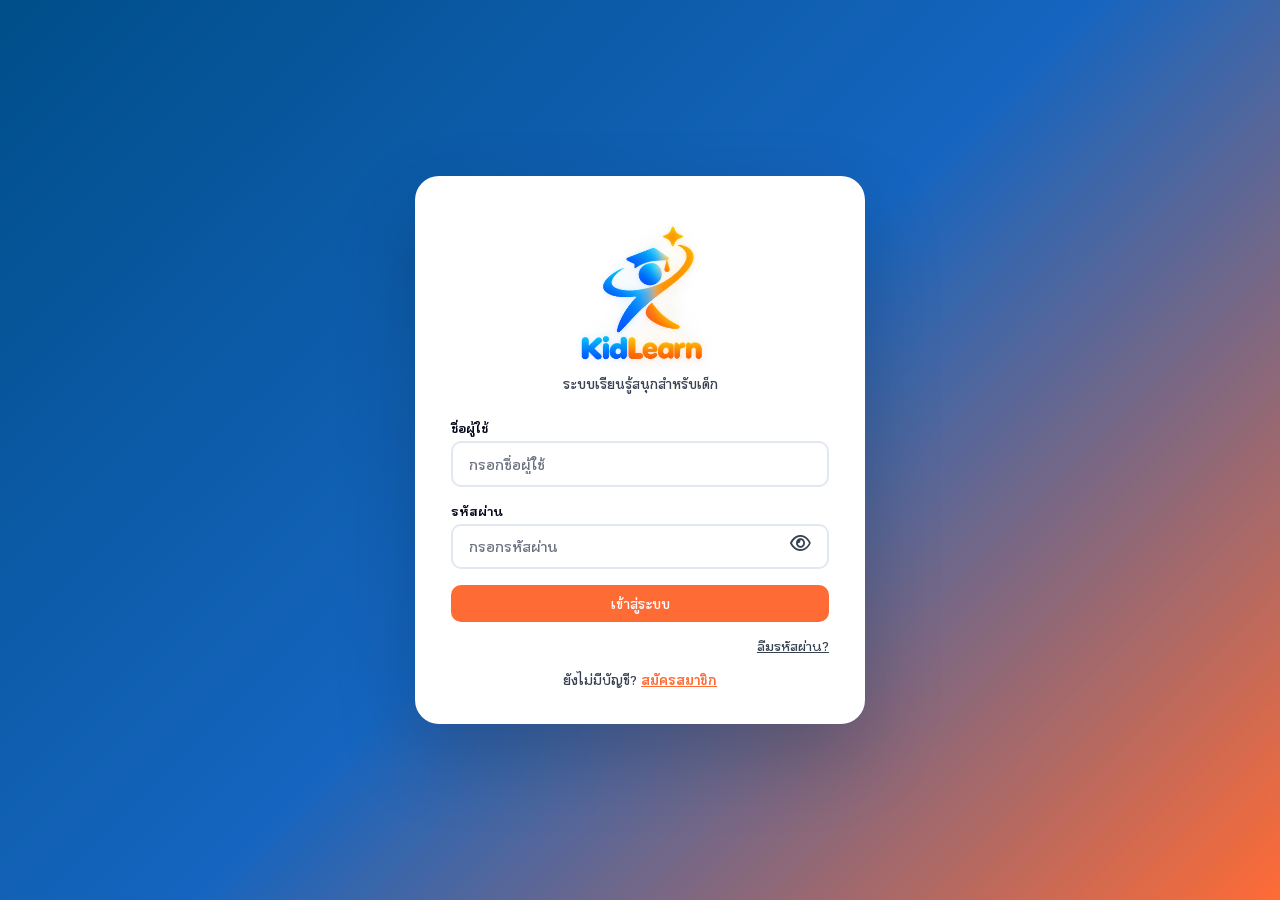
==== commit 48bdca44: "ปรับสี" ====
--- a/index.html
+++ b/index.html
@@ -8,7 +8,7 @@
   <link rel="preconnect" href="https://fonts.gstatic.com" crossorigin>
   <link href="https://fonts.googleapis.com/css2?family=KoHo:ital,wght@0,200;0,300;0,400;0,500;0,600;0,700;1,200;1,300;1,400;1,500;1,600;1,700&display=swap" rel="stylesheet">
   <link rel="icon" href="images/logo.webp" type="image/webp">
-  <link rel="stylesheet" href="style.css?v=5.27">
+  <link rel="stylesheet" href="style.css?v=5.29">
   <script src="js/theme.js?v=1.3"></script>
   <link rel="stylesheet" href="https://cdnjs.cloudflare.com/ajax/libs/font-awesome/6.5.0/css/all.min.css">
 </head>
--- a/style.css
+++ b/style.css
@@ -11,6 +11,8 @@
   --bd: #E2E8F0;
   --tx: #020617;
   --mu: #374151;
+  --field: #FFF;
+  --ph: #6B7280;
   --r: 16px;
   --sh: 0 8px 32px rgba(0, 0, 0, .09);
   --tr: 0.22s cubic-bezier(.4, 0, .2, 1);
@@ -26,6 +28,8 @@
   --bd: #334155;
   --tx: #F8FAFC;
   --mu: #E2E8F0;
+  --field: #0F172A;
+  --ph: #64748B;
   --sh: 0 8px 32px rgba(0, 0, 0, .4);
   color-scheme: dark
 }
@@ -40,7 +44,7 @@
 
 body {
   font-family: 'KoHo', sans-serif;
-  font-weight: 500;
+  font-weight: 600;
   background: var(--bg);
   color: var(--tx);
   min-height: 100vh;
@@ -386,6 +390,31 @@
   color: #fff
 }
 
+[data-theme="dark"] thead {
+  background: var(--sf);
+  color: var(--tx)
+}
+
+[data-theme="dark"] .btn-s {
+  background: #2563EB
+}
+
+[data-theme="dark"] .btn:disabled {
+  background: var(--sf);
+  color: var(--ph);
+  opacity: 1
+}
+
+[data-theme="dark"] .btn-del {
+  background: rgba(248, 113, 113, .15);
+  color: #F87171
+}
+
+[data-theme="dark"] .btn-del:hover:not(:disabled) {
+  background: #DC2626;
+  color: #fff
+}
+
 th,
 td {
   padding: .82rem 1rem;
@@ -468,6 +497,7 @@
   font-family: 'KoHo', sans-serif;
   font-size: .88rem;
   color: var(--tx);
+  background: var(--field);
   transition: var(--tr);
   outline: none
 }
@@ -478,7 +508,7 @@
 }
 
 .fc::placeholder {
-  color: var(--mu)
+  color: var(--ph)
 }
 
 .al {
